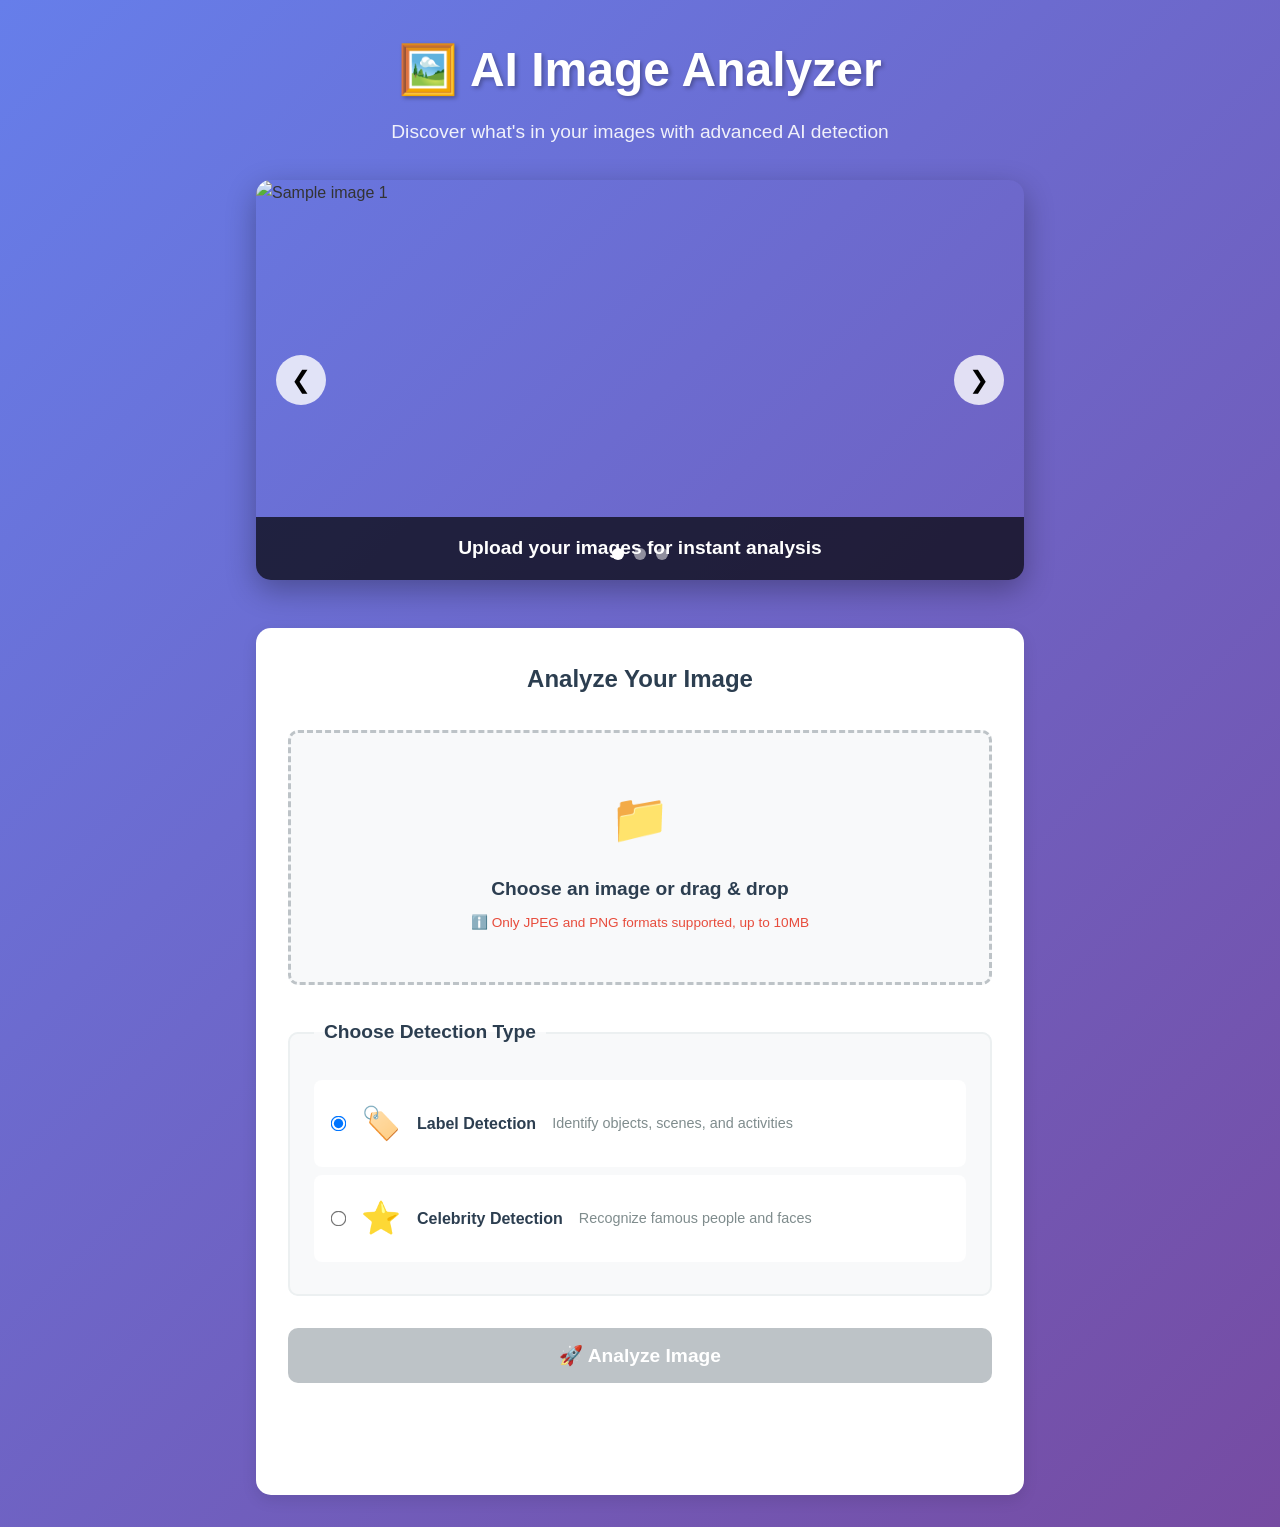
==== src/index.html @ e008060b "change: mofified lambda funtion to rekognize sexual content" ====
<!DOCTYPE html>
<html lang="en">
<head>
  <meta charset="UTF-8" />
  <meta name="viewport" content="width=device-width, initial-scale=1.0" />
  <title>Rekognition Upload</title>
  <link rel="stylesheet" href="style.css">
</head>
<body>
  <header>
    <h1>🖼️ AI Image Analyzer</h1>
    <p>Discover what's in your images with advanced AI detection</p>
  </header>

  <section class="hero">
    <div class="carousel">
      <div class="carousel-container">
        <div class="carousel-slide active">
          <img src="https://picsum.photos/600/400?random=1" alt="Sample image 1">
          <div class="carousel-caption">Upload your images for instant analysis</div>
        </div>
        <div class="carousel-slide">
          <img src="https://picsum.photos/600/400?random=2" alt="Sample image 2">
          <div class="carousel-caption">Detect labels, objects, and scenes</div>
        </div>
        <div class="carousel-slide">
          <img src="https://picsum.photos/600/400?random=3" alt="Sample image 3">
          <div class="carousel-caption">Recognize celebrities and faces</div>
        </div>
      </div>
      <button class="carousel-btn prev">❮</button>
      <button class="carousel-btn next">❯</button>
      <div class="carousel-dots">
        <span class="dot active"></span>
        <span class="dot"></span>
        <span class="dot"></span>
      </div>
    </div>
  </section>

  <main>
    <section class="upload-section">
      <h2>Analyze Your Image</h2>

      <label class="file-upload">
        <input type="file" id="fileInput" accept="image/jpeg,image/png" />
        <div class="upload-area">
          <div class="upload-icon">📁</div>
          <div class="upload-text">Choose an image or drag & drop</div>
          <div class="upload-hint">ℹ️ Only JPEG and PNG formats supported, up to 10MB</div>
        </div>
      </label>

      <fieldset class="detection-options">
        <legend>Choose Detection Type</legend>
        <label class="option">
          <input type="radio" name="detectionMode" value="labels" checked />
          <span class="option-icon">🏷️</span>
          <span class="option-text">Label Detection</span>
          <span class="option-desc">Identify objects, scenes, and activities</span>
        </label>
        <label class="option">
          <input type="radio" name="detectionMode" value="celebrity" />
          <span class="option-icon">⭐</span>
          <span class="option-text">Celebrity Detection</span>
          <span class="option-desc">Recognize famous people and faces</span>
        </label>
      </fieldset>

      <button id="uploadButton" disabled>🚀 Analyze Image</button>

      <div id="status" class="status-message"></div>
    </section>

    <section id="results" class="results-section" style="display: none;">
      <h2>🎉 Analysis Complete!</h2>
      <div class="results-content">
        <div class="image-preview">
          <img id="uploadedImage" alt="Analyzed image" />
        </div>
        <div id="analysisData" class="analysis-results"></div>
      </div>
    </section>
  </main>

  <script src="script.js"></script>
  <script src="site.js"></script>
</body>
</html>
---- src/style.css ----
/* Reset and base styles */
* {
  margin: 0;
  padding: 0;
  box-sizing: border-box;
}

body {
  font-family: 'Segoe UI', Tahoma, Geneva, Verdana, sans-serif;
  line-height: 1.6;
  color: #333;
  background: linear-gradient(135deg, #667eea 0%, #764ba2 100%);
  min-height: 100vh;
}

header {
  text-align: center;
  padding: 2rem 1rem;
  color: white;
}

header h1 {
  font-size: 3rem;
  margin-bottom: 0.5rem;
  text-shadow: 2px 2px 4px rgba(0,0,0,0.3);
}

header p {
  font-size: 1.2rem;
  opacity: 0.9;
}

/* Hero section with carousel */
.hero {
  max-width: 800px;
  margin: 0 auto 3rem;
  padding: 0 1rem;
}

.carousel {
  position: relative;
  border-radius: 15px;
  overflow: hidden;
  box-shadow: 0 10px 30px rgba(0,0,0,0.3);
}

.carousel-container {
  position: relative;
  height: 400px;
}

.carousel-slide {
  position: absolute;
  top: 0;
  left: 0;
  width: 100%;
  height: 100%;
  opacity: 0;
  transition: opacity 0.5s ease;
}

.carousel-slide.active {
  opacity: 1;
}

.carousel-slide img {
  width: 100%;
  height: 100%;
  object-fit: cover;
}

.carousel-caption {
  position: absolute;
  bottom: 0;
  left: 0;
  right: 0;
  background: rgba(0,0,0,0.7);
  color: white;
  padding: 1rem;
  text-align: center;
  font-size: 1.2rem;
  font-weight: bold;
}

.carousel-btn {
  position: absolute;
  top: 50%;
  transform: translateY(-50%);
  background: rgba(255,255,255,0.8);
  border: none;
  width: 50px;
  height: 50px;
  border-radius: 50%;
  cursor: pointer;
  font-size: 1.5rem;
  transition: all 0.3s;
  z-index: 10;
}

.carousel-btn:hover {
  background: white;
  transform: translateY(-50%) scale(1.1);
}

.carousel-btn.prev {
  left: 20px;
}

.carousel-btn.next {
  right: 20px;
}

.carousel-dots {
  position: absolute;
  bottom: 20px;
  left: 50%;
  transform: translateX(-50%);
  display: flex;
  gap: 10px;
}

.dot {
  width: 12px;
  height: 12px;
  border-radius: 50%;
  background: rgba(255,255,255,0.5);
  cursor: pointer;
  transition: background 0.3s;
}

.dot.active {
  background: white;
}

/* Main content */
main {
  max-width: 800px;
  margin: 0 auto;
  padding: 0 1rem;
}

.upload-section {
  background: white;
  border-radius: 15px;
  padding: 2rem;
  margin-bottom: 2rem;
  box-shadow: 0 5px 15px rgba(0,0,0,0.1);
}

.upload-section h2 {
  text-align: center;
  margin-bottom: 2rem;
  color: #2c3e50;
}

/* File upload styling */
.file-upload {
  display: block;
  margin-bottom: 2rem;
  cursor: pointer;
}

.file-upload input[type="file"] {
  display: none;
}

.upload-area {
  border: 3px dashed #bdc3c7;
  border-radius: 10px;
  padding: 3rem 2rem;
  text-align: center;
  transition: all 0.3s;
  background: #f8f9fa;
}

.upload-area:hover {
  border-color: #3498db;
  background: #ecf0f1;
}

.upload-icon {
  font-size: 3rem;
  margin-bottom: 1rem;
}

.upload-text {
  font-size: 1.2rem;
  font-weight: bold;
  margin-bottom: 0.5rem;
  color: #2c3e50;
}

.upload-hint {
  color: #e74c3c;
  font-size: 0.85rem;
  font-weight: 500;
  margin-top: 0.5rem;
}

/* Detection options */
.detection-options {
  border: 2px solid #ecf0f1;
  border-radius: 10px;
  padding: 1.5rem;
  margin-bottom: 2rem;
  background: #f8f9fa;
}

.detection-options legend {
  font-size: 1.2rem;
  font-weight: bold;
  color: #2c3e50;
  padding: 0 10px;
}

.option {
  display: flex;
  align-items: center;
  padding: 1rem;
  margin: 0.5rem 0;
  border-radius: 8px;
  cursor: pointer;
  transition: all 0.3s;
  background: white;
  border: 2px solid transparent;
}

.option:hover {
  border-color: #3498db;
  transform: translateY(-2px);
  box-shadow: 0 4px 8px rgba(0,0,0,0.1);
}

.option input[type="radio"] {
  margin-right: 1rem;
  transform: scale(1.2);
}

.option-icon {
  font-size: 2rem;
  margin-right: 1rem;
}

.option-text {
  font-weight: bold;
  margin-right: 1rem;
  color: #2c3e50;
}

.option-desc {
  color: #7f8c8d;
  font-size: 0.9rem;
}

/* Upload button */
#uploadButton {
  display: block;
  width: 100%;
  padding: 1rem 2rem;
  background: linear-gradient(45deg, #3498db, #2980b9);
  color: white;
  border: none;
  border-radius: 10px;
  font-size: 1.2rem;
  font-weight: bold;
  cursor: pointer;
  transition: all 0.3s;
  box-shadow: 0 4px 15px rgba(52, 152, 219, 0.3);
}

#uploadButton:hover:not(:disabled) {
  transform: translateY(-2px);
  box-shadow: 0 6px 20px rgba(52, 152, 219, 0.4);
}

#uploadButton:disabled {
  background: #bdc3c7;
  cursor: not-allowed;
  box-shadow: none;
}

/* Status messages */
.status-message {
  margin-top: 2rem;
  padding: 1rem;
  border-radius: 10px;
  text-align: center;
  font-weight: bold;
  min-height: 3rem;
  display: flex;
  align-items: center;
  justify-content: center;
}

.status-message.success {
  background: #d4edda;
  color: #155724;
  border: 1px solid #c3e6cb;
}

.status-message.error {
  background: #f8d7da;
  color: #721c24;
  border: 1px solid #f5c6cb;
}

/* Results section */
.results-section {
  background: white;
  border-radius: 15px;
  padding: 2rem;
  box-shadow: 0 5px 15px rgba(0,0,0,0.1);
  animation: fadeIn 0.5s ease-in;
}

.results-section h2 {
  text-align: center;
  margin-bottom: 2rem;
  color: #2c3e50;
}

.results-content {
  display: grid;
  grid-template-columns: 1fr 1fr;
  gap: 2rem;
  align-items: start;
}

.image-preview {
  text-align: center;
}

.image-preview img {
  max-width: 100%;
  border-radius: 10px;
  box-shadow: 0 4px 8px rgba(0,0,0,0.1);
}

.analysis-results {
  background: #f8f9fa;
  border-radius: 10px;
  padding: 1.5rem;
}

.result-section {
  margin-bottom: 2rem;
}

.result-section h3 {
  color: #2c3e50;
  border-bottom: 3px solid #3498db;
  padding-bottom: 0.5rem;
  margin-bottom: 1rem;
  font-size: 1.3rem;
}

.result-item {
  background: white;
  margin: 0.5rem 0;
  padding: 1rem;
  border-radius: 8px;
  border-left: 4px solid #3498db;
  box-shadow: 0 2px 4px rgba(0,0,0,0.05);
  transition: transform 0.2s;
}

.result-item:hover {
  transform: translateX(5px);
}

.confidence {
  font-weight: bold;
  color: #27ae60;
  font-size: 1.1rem;
}

/* Animations */
@keyframes fadeIn {
  from { opacity: 0; transform: translateY(20px); }
  to { opacity: 1; transform: translateY(0); }
}

/* Responsive design */
@media (max-width: 768px) {
  header h1 {
    font-size: 2rem;
  }

  .results-content {
    grid-template-columns: 1fr;
  }

  .carousel-container {
    height: 300px;
  }

  .upload-area {
    padding: 2rem 1rem;
  }

  .option {
    flex-direction: column;
    text-align: center;
  }

  .option-icon {
    margin-bottom: 0.5rem;
  }
}
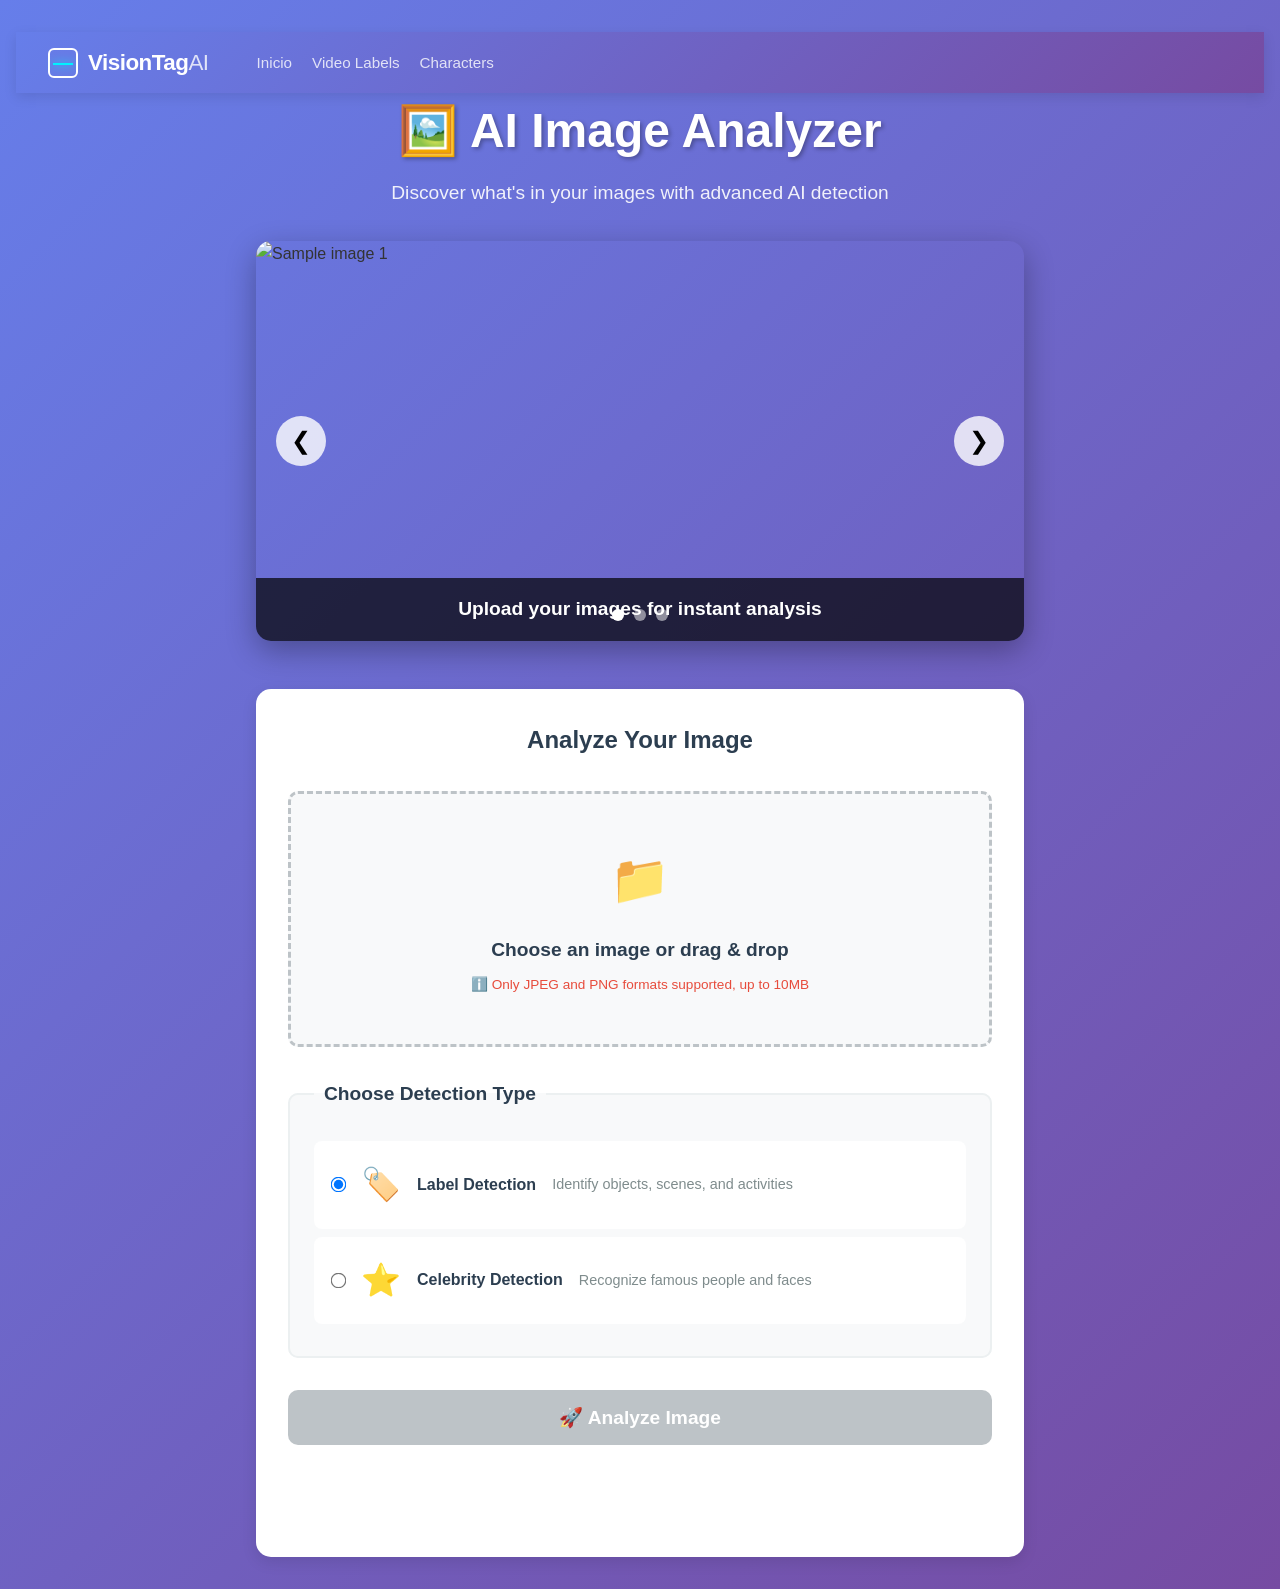
==== commit 650821b7: "change: modularized AWS components" ====
--- a/src/index.html
+++ b/src/index.html
@@ -4,10 +4,13 @@
   <meta charset="UTF-8" />
   <meta name="viewport" content="width=device-width, initial-scale=1.0" />
   <title>Rekognition Upload</title>
+  <script src="nav.js" defer></script>
+  <script src="config.js"></script>
   <link rel="stylesheet" href="style.css">
 </head>
 <body>
   <header>
+    <div id="navbar-placeholder"></div>
     <h1>🖼️ AI Image Analyzer</h1>
     <p>Discover what's in your images with advanced AI detection</p>
   </header>
@@ -82,8 +85,7 @@
       </div>
     </section>
   </main>
-
-  <script src="script.js"></script>
+  <script src="script.js" defer></script>
   <script src="site.js"></script>
 </body>
 </html>
--- a/src/style.css
+++ b/src/style.css
@@ -13,6 +13,83 @@
   min-height: 100vh;
 }
 
+/* Navbar */
+.navbar {
+    background: linear-gradient(135deg, #667eea 0%, #764ba2 100%);
+    padding: 0.8rem 2rem;
+    box-shadow: 0 4px 12px rgba(0,0,0,0.1);
+    color: white;
+}
+
+.nav-container {
+    max-width: 1200px;
+    margin: 0 auto;
+    display: flex;
+    align-items: center;
+    justify-content: flex-start; 
+    gap: 3rem; 
+}
+
+.logo {
+    display: flex;
+    align-items: center;
+    gap: 10px;
+    font-weight: bold;
+    font-size: 1.4rem;
+    letter-spacing: -0.5px;
+}
+
+.logo span span {
+    font-weight: 300;
+    opacity: 0.8;
+}
+
+.logo-icon {
+    width: 30px;
+    height: 30px;
+    border: 2px solid #fff;
+    border-radius: 6px;
+    position: relative;
+}
+
+.logo-icon::after {
+    content: '';
+    position: absolute;
+    top: 50%;
+    left: 10%;
+    width: 80%;
+    height: 2px;
+    background-color: #00f2fe; 
+    box-shadow: 0 0 8px #00f2fe;
+    animation: scan 2s infinite ease-in-out;
+}
+
+@keyframes scan {
+    0%, 100% { top: 10%; }
+    50% { top: 80%; }
+}
+
+/* Enlaces */
+.nav-links {
+    list-style: none;
+    display: flex;
+    gap: 20px;
+}
+
+.nav-links a {
+    text-decoration: none;
+    color: rgba(255, 255, 255, 0.8);
+    font-size: 0.95rem;
+    font-weight: 500;
+    transition: all 0.3s ease;
+}
+
+
+.nav-links a.active {
+    border-bottom: 2px solid white;
+    padding-bottom: 4px;
+}
+
 header {
   text-align: center;
   padding: 2rem 1rem;
@@ -30,7 +107,6 @@
   opacity: 0.9;
 }
 
-/* Hero section with carousel */
 .hero {
   max-width: 800px;
   margin: 0 auto 3rem;
@@ -407,3 +483,74 @@
     margin-bottom: 0.5rem;
   }
 }
+
+
+/* Estilos para el contenedor de búsqueda */
+.search-container {
+    display: flex;
+    flex-direction: column;
+    gap: 15px;
+    margin: 20px 0;
+}
+
+#figureName {
+    padding: 15px;
+    border-radius: 8px;
+    border: 2px solid #ddd;
+    font-size: 1.1rem;
+    outline: none;
+    transition: border-color 0.3s;
+}
+
+#figureName:focus {
+    border-color: #6c5ce7;
+}
+
+/* Tarjetas de resultados */
+.figure-card {
+    background: #f8f9fa;
+    padding: 20px;
+    border-radius: 12px;
+    border-left: 5px solid #6c5ce7;
+    margin-bottom: 15px;
+    text-align: left;
+}
+
+.figure-card h3 { color: #2d3436; margin-top: 0; }
+.figure-image {
+    display: block;
+    width: 100%;
+    max-width: 320px;
+    height: auto;
+    border-radius: 12px;
+    margin: 15px 0;
+    box-shadow: 0 6px 18px rgba(0,0,0,0.12);
+}
+
+.info-label { font-weight: bold; color: #6c5ce7; }
+
+
+#searchButton {
+    background: linear-gradient(135deg, #6c5ce7 0%, #a29bfe 100%);
+    color: white;
+    border: none;
+    padding: 15px 30px;
+    font-size: 1.1rem;
+    font-weight: bold;
+    border-radius: 50px;
+    cursor: pointer;
+    transition: all 0.3s ease;
+    box-shadow: 0 4px 15px rgba(108, 92, 231, 0.3);
+    text-transform: uppercase;
+    letter-spacing: 1px;
+}
+
+#searchButton:hover {
+    transform: translateY(-3px);
+    box-shadow: 0 6px 20px rgba(108, 92, 231, 0.5);
+    filter: brightness(1.1);
+}
+
+#searchButton:active {
+    transform: translateY(-1px);
+}
